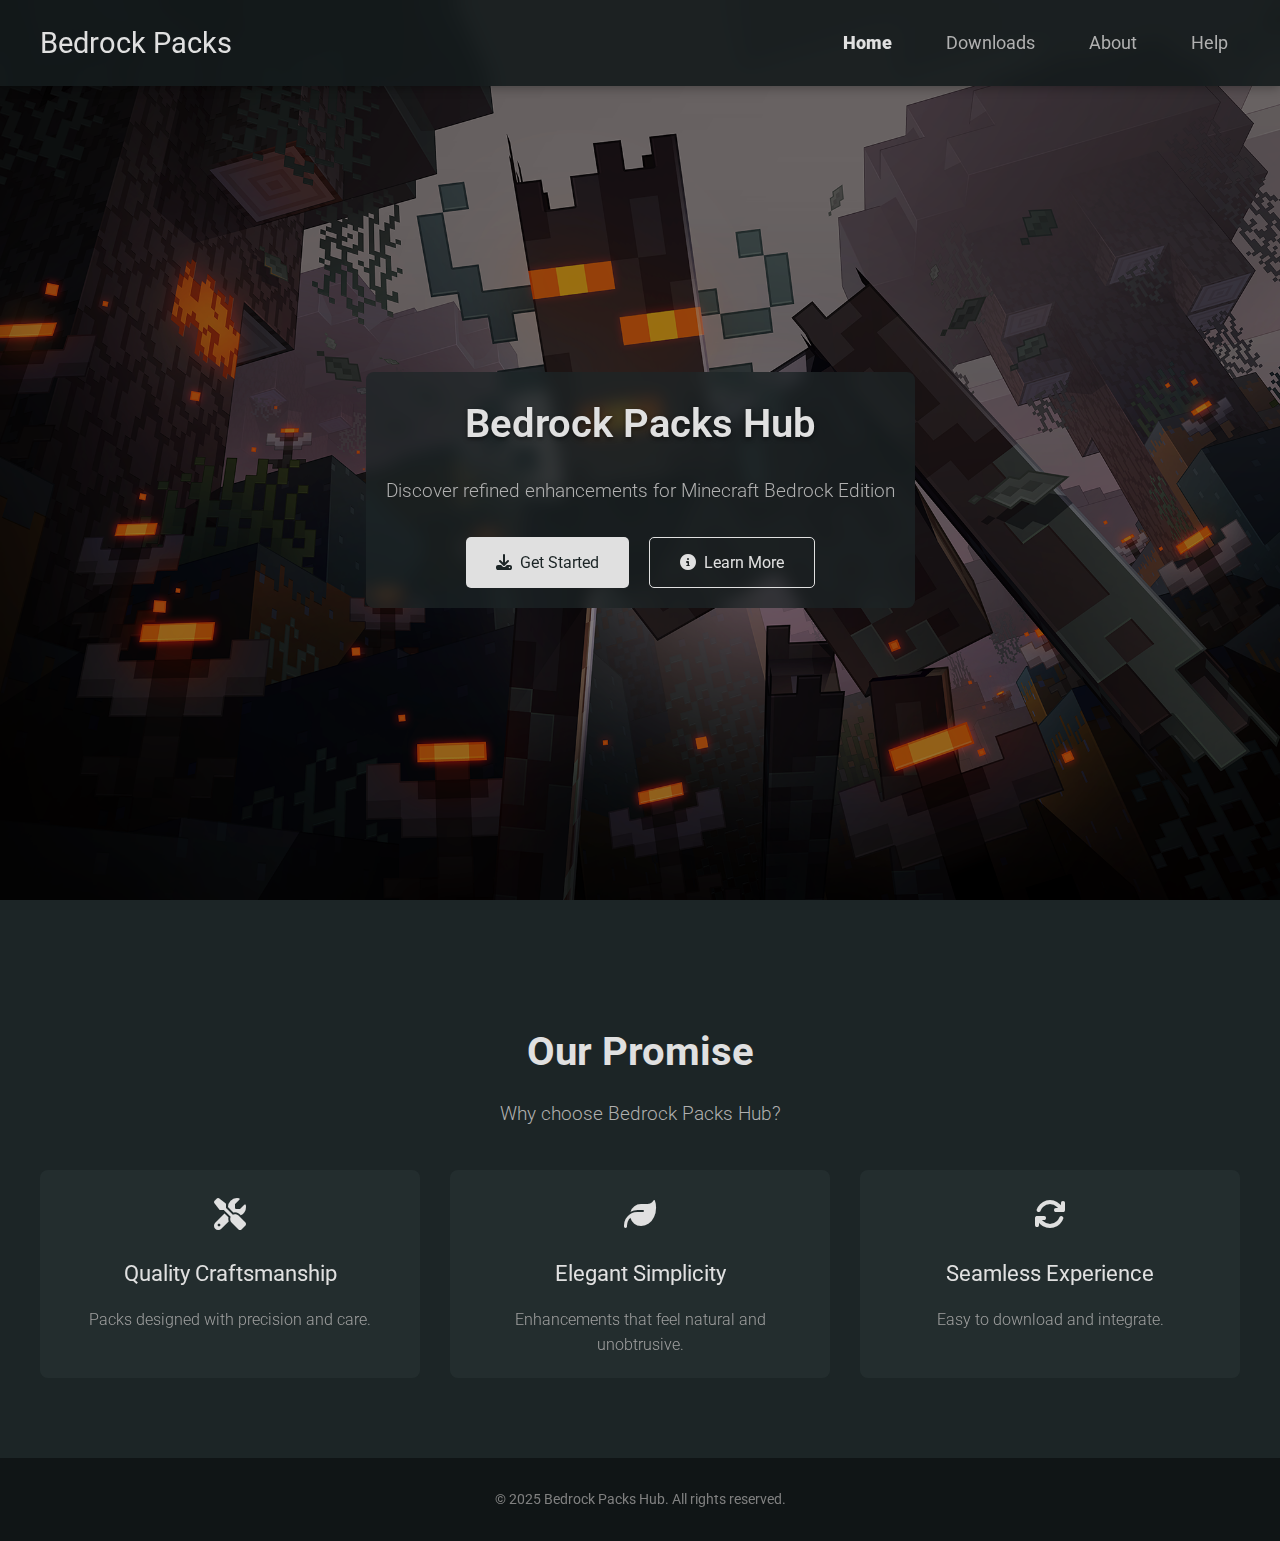
==== index.html @ e5e4cd52 "+" ====
<!DOCTYPE html>
<html lang="en">
  <head>
    <meta charset="UTF-8" />
    <meta name="viewport" content="width=device-width, initial-scale=1.0" />
    <title>Bedrock Packs Hub</title>
    <link rel="stylesheet" href="styles.css" />
    <link
      href="https://fonts.googleapis.com/css2?family=Roboto:wght@300;400;700&display=swap"
      rel="stylesheet"
    />
    <link
      rel="stylesheet"
      href="https://cdnjs.cloudflare.com/ajax/libs/font-awesome/6.5.1/css/all.min.css"
    />
  </head>
  <body>
    <nav class="navbar">
      <div class="logo">
        <h1>Bedrock Packs</h1>
      </div>
      <ul class="nav-links">
        <li><a href="index.html" class="active">Home</a></li>
        <li><a href="downloads.html">Downloads</a></li>
        <li><a href="about.html">About</a></li>
        <li><a href="help.html">Help</a></li>
      </ul>
    </nav>

    <section class="hero">
      <div class="hero-content">
        <h1>Bedrock Packs Hub</h1>
        <p>Discover refined enhancements for Minecraft Bedrock Edition</p>
        <div class="hero-buttons">
          <a href="downloads.html" class="btn"><i class="fas fa-download"></i> Get Started</a>
          <a href="about.html" class="btn secondary"
            ><i class="fas fa-info-circle"></i> Learn More</a
          >
        </div>
      </div>
    </section>

    <section class="features">
      <div class="features-header">
        <h2>Our Promise</h2>
        <p>Why choose Bedrock Packs Hub?</p>
      </div>
      <div class="feature-container">
        <div class="feature-card">
          <div class="feature-icon"><i class="fas fa-tools"></i></div>
          <h3>Quality Craftsmanship</h3>
          <p>Packs designed with precision and care.</p>
        </div>
        <div class="feature-card">
          <div class="feature-icon"><i class="fas fa-leaf"></i></div>
          <h3>Elegant Simplicity</h3>
          <p>Enhancements that feel natural and unobtrusive.</p>
        </div>
        <div class="feature-card">
          <div class="feature-icon"><i class="fas fa-sync"></i></div>
          <h3>Seamless Experience</h3>
          <p>Easy to download and integrate.</p>
        </div>
      </div>
    </section>

    <footer>
      <p>© 2025 Bedrock Packs Hub. All rights reserved.</p>
    </footer>

    <script src="script.js"></script>
  </body>
</html>
---- styles.css ----
/* ==========================================================================
   Base Styles
   ========================================================================== */
* {
  margin: 0;
  padding: 0;
  box-sizing: border-box;
}

body {
  font-family: "Roboto", sans-serif;
  background-color: #1c2526;
  color: #e0e0e0;
  line-height: 1.6;
  overflow-x: hidden;
}

/* ==========================================================================
   Navbar
   ========================================================================== */
.navbar {
  display: flex;
  justify-content: space-between;
  align-items: center;
  padding: clamp(15px, 2vw, 20px) clamp(20px, 4vw, 40px);
  background: rgba(20, 27, 28, 0.9);
  backdrop-filter: blur(10px);
  position: fixed;
  top: 0;
  width: 100%;
  z-index: 1000;
  box-shadow: 0 2px 10px rgba(0, 0, 0, 0.3);
}

.logo h1 {
  font-size: clamp(1.4em, 3vw, 1.8em);
  font-weight: 400;
  color: #e0e0e0;
}

.nav-links {
  list-style: none;
  display: flex;
  gap: 30px;
  transition: all 0.3s ease;
}

.nav-links li a {
  color: #b0b0b0;
  text-decoration: none;
  font-weight: 400;
  font-size: clamp(0.9em, 2vw, 1.1em);
  transition: all 0.3s ease;
  padding: 8px 12px;
  display: inline-block;
}

.nav-links li a:hover {
  color: #e0e0e0;
  background-color: rgba(36, 42, 43, 0.9);
  border-radius: 4px;
  backdrop-filter: blur(8px);
}

.nav-links li a.active {
  color: #e0e0e0;
  border-radius: 4px;
  font-weight: 900;
}

.hamburger {
  display: none;
  flex-direction: column;
  gap: 4px;
  cursor: pointer;
}

/* ==========================================================================
     Hero Section
     ========================================================================== */
.hero {
  min-height: 100vh;
  background: url("images/hero-bg.jpg") no-repeat center center/cover;
  display: flex;
  align-items: center;
  justify-content: center;
  position: relative;
  padding-top: clamp(60px, 10vh, 80px);
}

.hero::before {
  content: "";
  position: absolute;
  inset: 0;
  background: rgba(0, 0, 0, 0.4);
  z-index: 1;
}

.hero-content {
  position: relative;
  z-index: 2;
  text-align: center;
  padding: 20px;
  background: rgba(28, 37, 38, 0.7);
  backdrop-filter: blur(8px);
  border-radius: 8px;
  max-width: 80%;
}

.hero h1 {
  font-size: clamp(2.5em, 3vw, 4em);
  font-weight: 600;
  color: #e0e0e0;
  margin-bottom: 20px;
  text-shadow: 0 2px 4px rgba(0, 0, 0, 0.5);
}

.hero p {
  font-size: clamp(1.2em, 0.5vw, 1.5em);
  font-weight: 300;
  color: #b0b0b0;
  margin-bottom: 30px;
}

.hero-buttons {
  display: flex;
  flex-wrap: wrap;
  justify-content: center;
  gap: 20px;
}

/* ==========================================================================
     Button Styles
     ========================================================================== */
.btn {
  display: inline-flex;
  align-items: center;
  padding: 12px 30px;
  background-color: #e0e0e0;
  color: #1c2526;
  text-decoration: none;
  font-weight: 400;
  border-radius: 5px;
  transition: all 0.3s ease;
}

.btn:hover {
  background-color: #c4deff;
  transform: translateY(-2px);
}

.btn.secondary {
  background-color: transparent;
  border: 1px solid #e0e0e0;
  color: #e0e0e0;
}

.btn.secondary:hover {
  background-color: rgba(224, 224, 224, 0.1);
  outline: auto;
}

.btn i {
  margin-right: 8px;
}

/* ==========================================================================
     Features Section
     ========================================================================== */
.features {
  padding: calc(40px * 2) 20px;
  background-color: #1c2526;
  text-align: center;
  padding-top: calc(clamp(60px, 10vh, 80px) + 40px); /* ป้องกัน navbar ทับ */
}

.features-header {
  margin-bottom: 40px;
}

.features-header h2 {
  font-size: clamp(2em, 4vw, 2.5em);
  font-weight: 700;
  color: #e0e0e0;
  margin-bottom: 15px;
}

.features-header p {
  font-size: clamp(1em, 2vw, 1.2em);
  font-weight: 300;
  color: #b0b0b0;
}

.feature-container {
  display: grid;
  grid-template-columns: repeat(auto-fit, minmax(250px, 1fr));
  gap: 30px;
  max-width: 1200px;
  margin: 0 auto;
}

.feature-card {
  padding: 20px;
  background: rgba(37, 47, 48, 0.9);
  backdrop-filter: blur(10px);
  border-radius: 8px;
  transition: all 0.3s ease;
}

.feature-card:hover {
  transform: translateY(-10px);
  outline: auto;
}

.feature-icon {
  font-size: clamp(1.5em, 3vw, 2em);
  color: #e0e0e0;
  margin-bottom: 15px;
}

.feature-card h3 {
  font-size: clamp(1.2em, 2.5vw, 1.4em);
  font-weight: 400;
  color: #e0e0e0;
  margin-bottom: 15px;
}

.feature-card p {
  font-size: clamp(0.9em, 1.8vw, 1em);
  font-weight: 300;
  color: #a0a0a0;
}

/* ==========================================================================
     Downloads Section
     ========================================================================== */
.downloads {
  padding: calc(40px * 2) 20px;
  position: relative;
  min-height: 100vh;
  padding-top: calc(clamp(60px, 10vh, 80px) + 40px); /* ป้องกัน navbar ทับ */
}

.downloads::before {
  content: "";
  position: absolute;
  inset: 0;
  z-index: 1;
}

.downloads-header {
  text-align: center;
  margin-bottom: calc(40px * 1.5);
  position: relative;
  z-index: 2;
}

.downloads-header h1 {
  font-size: clamp(2.5em, 5vw, 3em);
  font-weight: 700;
  color: #e0e0e0;
  text-shadow: 0 2px 4px rgba(0, 0, 0, 0.5);
  margin-bottom: 15px;
}

.downloads-header p {
  font-size: clamp(1.1em, 2.5vw, 1.3em);
  font-weight: 300;
  color: #b0b0b0;
}

.pack-container {
  display: grid;
  grid-template-columns: repeat(auto-fit, minmax(300px, 1fr));
  gap: 20px;
  max-width: 1300px;
  margin: 0 auto;
  position: relative;
  z-index: 2;
  padding: 0 20px;
}

.pack-category {
  display: flex;
  flex-direction: column;
  gap: 20px;
}

.pack-category h3 {
  font-size: clamp(1.4em, 2.8vw, 1.6em);
  font-weight: 400;
  color: #b0b0b0;
  margin-bottom: 20px;
}

.pack-category h3 i {
  margin-right: 10px;
}

.pack-card {
  background: rgba(37, 47, 48, 0.9);
  backdrop-filter: blur(10px);
  padding: 30px;
  border-radius: 8px;
  transition: all 0.3s ease;
}

.pack-card:hover {
  background-color: rgba(52, 70, 72, 0.9);
  transform: translateY(-10px);
  outline: auto;
}

.pack-card h4 {
  font-size: clamp(1.1em, 2.2vw, 1.3em);
  font-weight: 400;
  color: #e0e0e0;
  margin-bottom: 10px;
}

.pack-card p {
  font-size: clamp(0.9em, 1.8vw, 1em);
  font-weight: 300;
  color: #a0a0a0;
  margin-bottom: 20px;
}

.pack-card .btn {
  font-size: clamp(0.8em, 1.6vw, 0.9em);
  padding: 10px 20px;
}

/* ==========================================================================
     About Section
     ========================================================================== */
.about {
  padding: calc(40px * 2.5) 20px;
  background: url("images/about-bg.jpg") no-repeat center center/cover;
  position: relative;
  min-height: 100vh;
  display: flex;
  flex-direction: column;
  align-items: center;
  justify-content: center;
  padding-top: calc(clamp(60px, 10vh, 80px) + 40px); /* ป้องกัน navbar ทับ */
}

.about::before {
  content: "";
  position: absolute;
  inset: 0;
  background: rgba(20, 27, 28, 0.8);
  z-index: 1;
}

.about-header {
  text-align: center;
  margin-bottom: 40px;
  position: relative;
  z-index: 2;
  padding: 0 15px;
}

.about-header h1 {
  font-size: clamp(2em, 5.5vw, 3.5em);
  font-weight: 700;
  color: #e0e0e0;
  text-shadow: 0 2px 4px rgba(0, 0, 0, 0.5);
  margin-bottom: 15px;
}

.about-header p {
  font-size: clamp(1em, 2.5vw, 1.4em);
  font-weight: 300;
  color: #b0b0b0;
  max-width: 800px;
  margin: 0 auto;
}

.about-container {
  display: grid;
  grid-template-columns: repeat(auto-fit, minmax(300px, 1fr));
  gap: 30px;
  max-width: 1200px;
  margin: 0 auto 40px;
  position: relative;
  z-index: 2;
  padding: 0 20px;
}

.about-content {
  background: rgba(37, 47, 48, 0.9);
  backdrop-filter: blur(10px);
  padding: 30px;
  border-radius: 8px;
  text-align: center;
  transition: all 0.3s ease;
}

.about-content:hover {
  transform: translateY(-5px);
  box-shadow: 0 2px 10px rgba(0, 0, 0, 0.3);
  outline: auto;
}

.about-icon {
  font-size: clamp(1.8em, 4vw, 2.5em);
  color: #e0e0e0;
  margin-bottom: 15px;
}

.about-content h2 {
  font-size: clamp(1.2em, 2.8vw, 1.6em);
  font-weight: 400;
  color: #e0e0e0;
  margin-bottom: 20px;
}

.about-content p {
  font-size: clamp(0.9em, 2vw, 1.1em);
  font-weight: 300;
  color: #a0a0a0;
}

/* ==========================================================================
     Help Section
     ========================================================================== */
.help {
  padding: calc(40px * 2.5) 20px;
  background: url("images/help-bg.jpg") no-repeat center center/cover;
  position: relative;
  min-height: 100vh;
  display: flex;
  flex-direction: column;
  align-items: center;
  padding-top: calc(clamp(60px, 10vh, 80px) + 40px); /* ป้องกัน navbar ทับ */
}

.help::before {
  content: "";
  position: absolute;
  inset: 0;
  background: rgba(28, 37, 38, 0.8);
  z-index: 1;
}

.help-header {
  text-align: center;
  margin-bottom: 40px;
  position: relative;
  z-index: 2;
  padding: 0 15px;
}

.help-header h1 {
  font-size: clamp(2em, 5vw, 3em);
  font-weight: 700;
  color: #e0e0e0;
  text-shadow: 0 2px 4px rgba(0, 0, 0, 0.5);
  margin-bottom: 15px;
}

.help-header p {
  font-size: clamp(1em, 2.5vw, 1.3em);
  font-weight: 300;
  color: #b0b0b0;
  max-width: 800px;
  margin: 0 auto;
}

.help-container {
  display: grid;
  grid-template-columns: repeat(auto-fit, minmax(300px, 1fr));
  gap: 30px;
  max-width: 1200px;
  margin: 0 auto;
  position: relative;
  z-index: 2;
  padding: 0 20px;
}

.help-section {
  background: rgba(37, 47, 48, 0.9);
  backdrop-filter: blur(10px);
  padding: 30px;
  border-radius: 8px;
  text-align: left;
  transition: all 0.3s ease;
}

.help-section:hover {
  transform: translateY(-5px);
  box-shadow: 0 2px 10px rgba(0, 0, 0, 0.3);
  outline: auto;
}

.help-icon {
  font-size: clamp(1.5em, 3vw, 2em);
  color: #e0e0e0;
  margin-bottom: 20px;
  text-align: center;
}

.help-section h3 {
  font-size: clamp(1.2em, 2.5vw, 1.5em);
  font-weight: 400;
  color: #e0e0e0;
  margin-bottom: 20px;
}

.help-section p {
  font-size: clamp(0.9em, 1.8vw, 1em);
  font-weight: 300;
  color: #a0a0a0;
  margin-bottom: 15px;
}

.help-section ol {
  padding-left: 20px;
  font-size: clamp(0.9em, 1.8vw, 1em);
  font-weight: 300;
  color: #a0a0a0;
}

.help-section ol li {
  margin-bottom: 15px;
}

.help-section a {
  color: #e0e0e0;
  text-decoration: none;
  transition: all 0.3s ease;
}

.help-section a:hover {
  color: #d0d0d0;
  outline: auto;
}

.help-section code {
  background: #2a3536;
  padding: 2px 6px;
  border-radius: 4px;
  color: #e0e0e0;
}

/* ==========================================================================
     Footer
     ========================================================================== */
footer {
  padding: 30px;
  background: rgba(15, 20, 21, 0.9);
  backdrop-filter: blur(10px);
  text-align: center;
  color: #808080;
  font-size: clamp(0.8em, 1.5vw, 0.9em);
}

/* ==========================================================================
     Responsive Design
     ========================================================================== */
@media (max-width: 1024px) {
  .navbar {
    padding: 20px 30px;
  }

  .nav-links {
    gap: 20px;
  }

  .feature-container,
  .pack-container,
  .about-container,
  .help-container {
    grid-template-columns: repeat(auto-fit, minmax(250px, 1fr));
    gap: 30px;
  }

  .about-header h1,
  .help-header h1 {
    font-size: clamp(1.8em, 4.5vw, 3em);
  }

  .about-header p,
  .help-header p {
    font-size: clamp(0.9em, 2vw, 1.2em);
  }
}

@media (max-width: 768px) {
  .hamburger {
    display: flex;
  }

  .nav-links {
    display: none;
    flex-direction: column;
    position: absolute;
    top: 100%;
    left: 0;
    width: 100%;
    background: rgba(20, 27, 28, 0.9);
    backdrop-filter: blur(10px);
    padding: 20px 0;
    opacity: 0;
    transform: translateY(-20px);
  }

  .nav-links.active {
    display: flex;
    opacity: 1;
    transform: translateY(0);
  }

  .nav-links li {
    margin: 15px 0;
    text-align: center;
  }

  .hero-content {
    padding: 15px;
    max-width: 90%;
  }

  .hero-buttons {
    flex-direction: column;
    gap: 15px;
  }

  .features,
  .downloads,
  .about,
  .help {
    padding: 40px 15px;
    padding-top: calc(clamp(60px, 10vh, 80px) + 20px);
  }

  .about-container,
  .help-container {
    grid-template-columns: repeat(auto-fit, minmax(280px, 1fr));
    gap: 20px;
  }

  .about-content,
  .help-section {
    padding: 20px;
  }

  .about-icon,
  .help-icon {
    font-size: clamp(1.5em, 3.5vw, 2em);
  }

  .about-content h2,
  .help-section h3 {
    font-size: clamp(1.1em, 2.2vw, 1.4em);
  }
}

@media (max-width: 480px) {
  .logo h1 {
    font-size: 1.4em;
  }

  .feature-container,
  .pack-container,
  .about-container,
  .help-container {
    grid-template-columns: 1fr;
    gap: 20px;
  }

  .pack-card,
  .feature-card,
  .about-content,
  .help-section {
    padding: 15px;
  }

  .downloads-header,
  .features-header,
  .about-header,
  .help-header {
    margin-bottom: 30px;
    padding: 0 15px;
  }

  .about-header h1,
  .help-header h1 {
    font-size: clamp(1.6em, 4vw, 2.5em);
  }

  .about-header p,
  .help-header p {
    font-size: clamp(0.8em, 1.8vw, 1.1em);
  }

  .about-icon,
  .help-icon {
    font-size: clamp(1.2em, 2.8vw, 1.8em);
  }

  .about-content h2,
  .help-section h3 {
    font-size: clamp(1em, 2vw, 1.3em);
  }

  .about-content p,
  .help-section p,
  .help-section ol {
    font-size: clamp(0.8em, 1.6vw, 1em);
  }
}
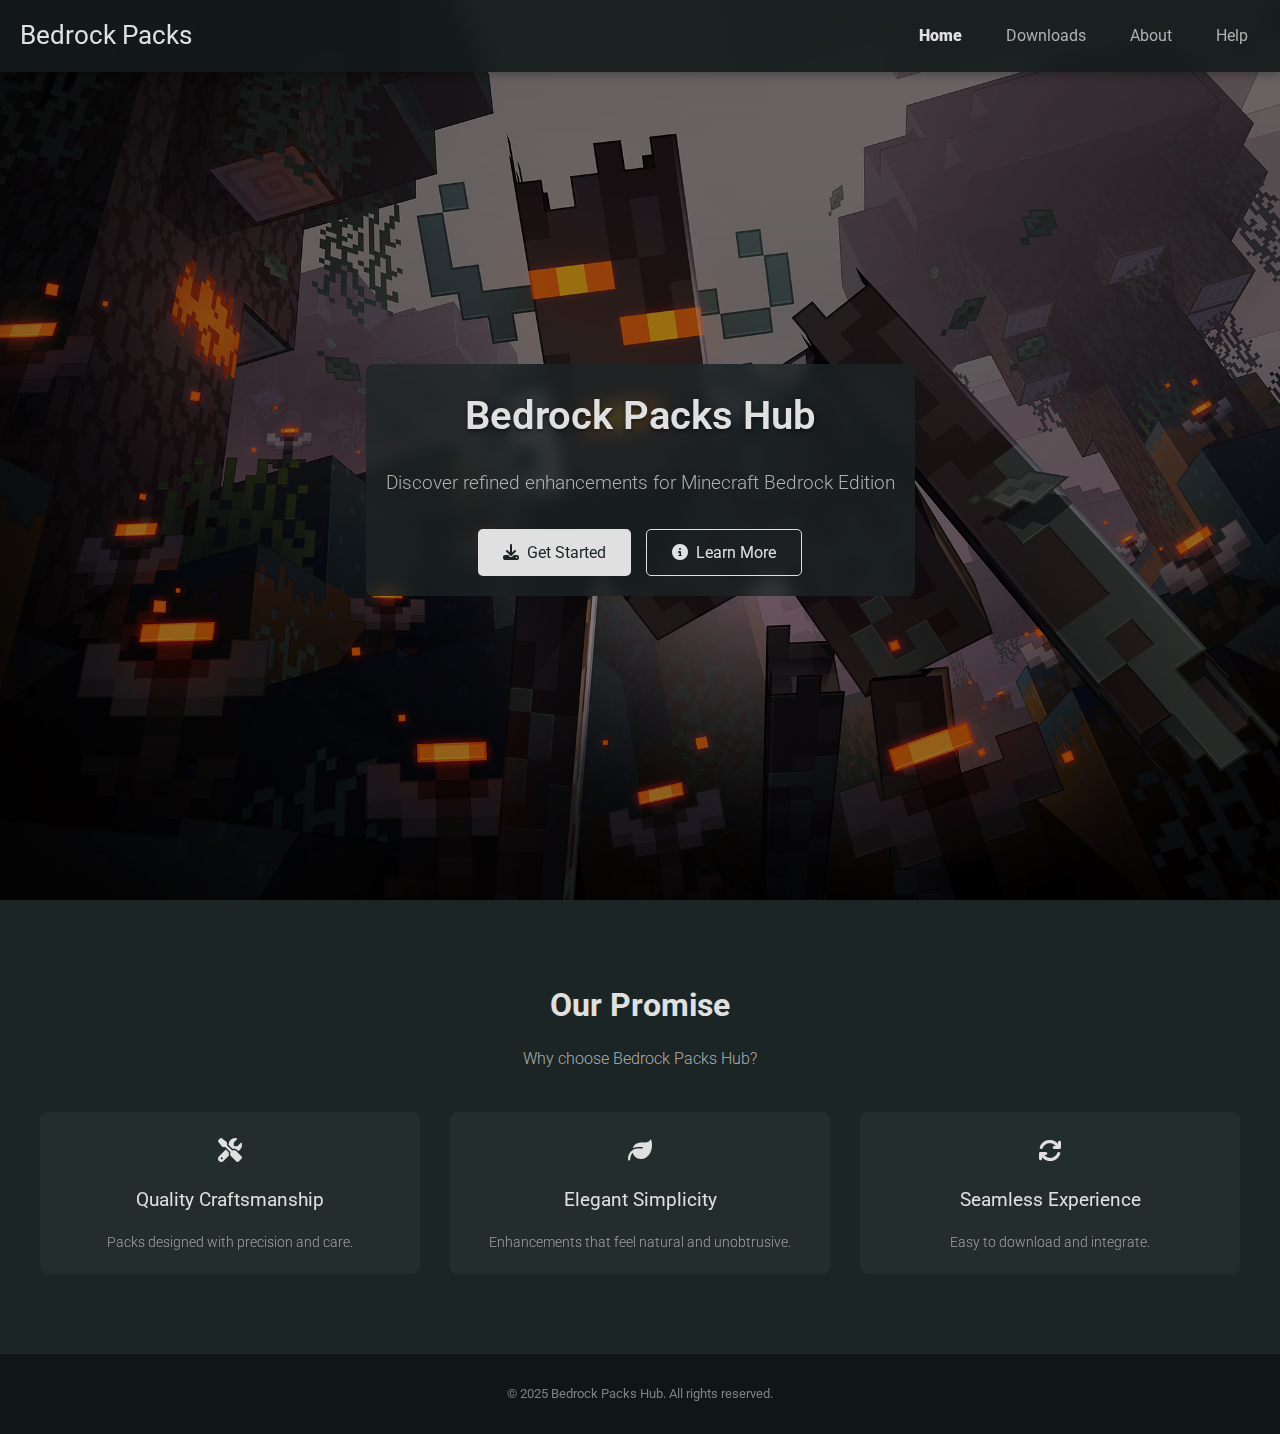
==== commit 35a05b1b: "+" ====
--- a/index.html
+++ b/index.html
@@ -25,6 +25,11 @@
         <li><a href="about.html">About</a></li>
         <li><a href="help.html">Help</a></li>
       </ul>
+      <div class="hamburger">
+        <span></span>
+        <span></span>
+        <span></span>
+      </div>
     </nav>
 
     <section class="hero">
--- a/styles.css
+++ b/styles.css
@@ -16,13 +16,13 @@
 }
 
 /* ==========================================================================
-   Navbar
-   ========================================================================== */
+     Navbar
+     ========================================================================== */
 .navbar {
   display: flex;
   justify-content: space-between;
   align-items: center;
-  padding: clamp(15px, 2vw, 20px) clamp(20px, 4vw, 40px);
+  padding: 15px 20px;
   background: rgba(20, 27, 28, 0.9);
   backdrop-filter: blur(10px);
   position: fixed;
@@ -33,7 +33,7 @@
 }
 
 .logo h1 {
-  font-size: clamp(1.4em, 3vw, 1.8em);
+  font-size: 1.6em;
   font-weight: 400;
   color: #e0e0e0;
 }
@@ -41,7 +41,7 @@
 .nav-links {
   list-style: none;
   display: flex;
-  gap: 30px;
+  gap: 20px;
   transition: all 0.3s ease;
 }
 
@@ -49,22 +49,20 @@
   color: #b0b0b0;
   text-decoration: none;
   font-weight: 400;
-  font-size: clamp(0.9em, 2vw, 1.1em);
-  transition: all 0.3s ease;
+  font-size: 1em;
   padding: 8px 12px;
   display: inline-block;
+  transition: all 0.3s ease;
 }
 
 .nav-links li a:hover {
   color: #e0e0e0;
   background-color: rgba(36, 42, 43, 0.9);
   border-radius: 4px;
-  backdrop-filter: blur(8px);
 }
 
 .nav-links li a.active {
   color: #e0e0e0;
-  border-radius: 4px;
   font-weight: 900;
 }
 
@@ -75,17 +73,36 @@
   cursor: pointer;
 }
 
+.hamburger span {
+  width: 25px;
+  height: 3px;
+  background: #e0e0e0;
+  transition: all 0.3s ease;
+}
+
+.hamburger.toggle span:nth-child(1) {
+  transform: rotate(45deg) translate(5px, 5px);
+}
+
+.hamburger.toggle span:nth-child(2) {
+  opacity: 0;
+}
+
+.hamburger.toggle span:nth-child(3) {
+  transform: rotate(-45deg) translate(7px, -7px);
+}
+
 /* ==========================================================================
      Hero Section
      ========================================================================== */
 .hero {
-  min-height: 100vh;
+  height: 100vh;
   background: url("images/hero-bg.jpg") no-repeat center center/cover;
   display: flex;
   align-items: center;
   justify-content: center;
   position: relative;
-  padding-top: clamp(60px, 10vh, 80px);
+  padding-top: 60px;
 }
 
 .hero::before {
@@ -104,11 +121,11 @@
   background: rgba(28, 37, 38, 0.7);
   backdrop-filter: blur(8px);
   border-radius: 8px;
-  max-width: 80%;
+  max-width: 90%;
 }
 
 .hero h1 {
-  font-size: clamp(2.5em, 3vw, 4em);
+  font-size: 2.5em;
   font-weight: 600;
   color: #e0e0e0;
   margin-bottom: 20px;
@@ -116,7 +133,7 @@
 }
 
 .hero p {
-  font-size: clamp(1.2em, 0.5vw, 1.5em);
+  font-size: 1.2em;
   font-weight: 300;
   color: #b0b0b0;
   margin-bottom: 30px;
@@ -126,7 +143,7 @@
   display: flex;
   flex-wrap: wrap;
   justify-content: center;
-  gap: 20px;
+  gap: 15px;
 }
 
 /* ==========================================================================
@@ -135,7 +152,7 @@
 .btn {
   display: inline-flex;
   align-items: center;
-  padding: 12px 30px;
+  padding: 10px 25px;
   background-color: #e0e0e0;
   color: #1c2526;
   text-decoration: none;
@@ -157,7 +174,6 @@
 
 .btn.secondary:hover {
   background-color: rgba(224, 224, 224, 0.1);
-  outline: auto;
 }
 
 .btn i {
@@ -168,10 +184,9 @@
      Features Section
      ========================================================================== */
 .features {
-  padding: calc(40px * 2) 20px;
+  padding: 80px 20px;
   background-color: #1c2526;
   text-align: center;
-  padding-top: calc(clamp(60px, 10vh, 80px) + 40px); /* ป้องกัน navbar ทับ */
 }
 
 .features-header {
@@ -179,14 +194,14 @@
 }
 
 .features-header h2 {
-  font-size: clamp(2em, 4vw, 2.5em);
+  font-size: 2em;
   font-weight: 700;
   color: #e0e0e0;
   margin-bottom: 15px;
 }
 
 .features-header p {
-  font-size: clamp(1em, 2vw, 1.2em);
+  font-size: 1em;
   font-weight: 300;
   color: #b0b0b0;
 }
@@ -209,24 +224,24 @@
 
 .feature-card:hover {
   transform: translateY(-10px);
-  outline: auto;
+  outline: 1px solid #e0e0e0;
 }
 
 .feature-icon {
-  font-size: clamp(1.5em, 3vw, 2em);
+  font-size: 1.5em;
   color: #e0e0e0;
   margin-bottom: 15px;
 }
 
 .feature-card h3 {
-  font-size: clamp(1.2em, 2.5vw, 1.4em);
+  font-size: 1.2em;
   font-weight: 400;
   color: #e0e0e0;
   margin-bottom: 15px;
 }
 
 .feature-card p {
-  font-size: clamp(0.9em, 1.8vw, 1em);
+  font-size: 0.9em;
   font-weight: 300;
   color: #a0a0a0;
 }
@@ -235,28 +250,18 @@
      Downloads Section
      ========================================================================== */
 .downloads {
-  padding: calc(40px * 2) 20px;
-  position: relative;
-  min-height: 100vh;
-  padding-top: calc(clamp(60px, 10vh, 80px) + 40px); /* ป้องกัน navbar ทับ */
-}
-
-.downloads::before {
-  content: "";
-  position: absolute;
-  inset: 0;
-  z-index: 1;
+  padding: 80px 20px;
+  position: relative;
+  background-color: #1c2526;
 }
 
 .downloads-header {
   text-align: center;
-  margin-bottom: calc(40px * 1.5);
-  position: relative;
-  z-index: 2;
+  margin-bottom: 60px;
 }
 
 .downloads-header h1 {
-  font-size: clamp(2.5em, 5vw, 3em);
+  font-size: 2.5em;
   font-weight: 700;
   color: #e0e0e0;
   text-shadow: 0 2px 4px rgba(0, 0, 0, 0.5);
@@ -264,19 +269,17 @@
 }
 
 .downloads-header p {
-  font-size: clamp(1.1em, 2.5vw, 1.3em);
+  font-size: 1.1em;
   font-weight: 300;
   color: #b0b0b0;
 }
 
 .pack-container {
   display: grid;
-  grid-template-columns: repeat(auto-fit, minmax(300px, 1fr));
+  grid-template-columns: repeat(auto-fit, minmax(280px, 1fr));
   gap: 20px;
   max-width: 1300px;
   margin: 0 auto;
-  position: relative;
-  z-index: 2;
   padding: 0 20px;
 }
 
@@ -287,7 +290,7 @@
 }
 
 .pack-category h3 {
-  font-size: clamp(1.4em, 2.8vw, 1.6em);
+  font-size: 1.4em;
   font-weight: 400;
   color: #b0b0b0;
   margin-bottom: 20px;
@@ -300,7 +303,7 @@
 .pack-card {
   background: rgba(37, 47, 48, 0.9);
   backdrop-filter: blur(10px);
-  padding: 30px;
+  padding: 25px;
   border-radius: 8px;
   transition: all 0.3s ease;
 }
@@ -308,41 +311,39 @@
 .pack-card:hover {
   background-color: rgba(52, 70, 72, 0.9);
   transform: translateY(-10px);
-  outline: auto;
+  outline: 1px solid #e0e0e0;
 }
 
 .pack-card h4 {
-  font-size: clamp(1.1em, 2.2vw, 1.3em);
+  font-size: 1.1em;
   font-weight: 400;
   color: #e0e0e0;
   margin-bottom: 10px;
 }
 
 .pack-card p {
-  font-size: clamp(0.9em, 1.8vw, 1em);
+  font-size: 0.9em;
   font-weight: 300;
   color: #a0a0a0;
   margin-bottom: 20px;
 }
 
 .pack-card .btn {
-  font-size: clamp(0.8em, 1.6vw, 0.9em);
-  padding: 10px 20px;
+  font-size: 0.8em;
+  padding: 8px 18px;
 }
 
 /* ==========================================================================
      About Section
      ========================================================================== */
 .about {
-  padding: calc(40px * 2.5) 20px;
+  padding: 100px 20px;
   background: url("images/about-bg.jpg") no-repeat center center/cover;
   position: relative;
-  min-height: 100vh;
   display: flex;
   flex-direction: column;
   align-items: center;
   justify-content: center;
-  padding-top: calc(clamp(60px, 10vh, 80px) + 40px); /* ป้องกัน navbar ทับ */
 }
 
 .about::before {
@@ -362,7 +363,7 @@
 }
 
 .about-header h1 {
-  font-size: clamp(2em, 5.5vw, 3.5em);
+  font-size: 2.5em;
   font-weight: 700;
   color: #e0e0e0;
   text-shadow: 0 2px 4px rgba(0, 0, 0, 0.5);
@@ -370,7 +371,7 @@
 }
 
 .about-header p {
-  font-size: clamp(1em, 2.5vw, 1.4em);
+  font-size: 1em;
   font-weight: 300;
   color: #b0b0b0;
   max-width: 800px;
@@ -379,7 +380,7 @@
 
 .about-container {
   display: grid;
-  grid-template-columns: repeat(auto-fit, minmax(300px, 1fr));
+  grid-template-columns: repeat(auto-fit, minmax(280px, 1fr));
   gap: 30px;
   max-width: 1200px;
   margin: 0 auto 40px;
@@ -391,7 +392,7 @@
 .about-content {
   background: rgba(37, 47, 48, 0.9);
   backdrop-filter: blur(10px);
-  padding: 30px;
+  padding: 25px;
   border-radius: 8px;
   text-align: center;
   transition: all 0.3s ease;
@@ -400,24 +401,24 @@
 .about-content:hover {
   transform: translateY(-5px);
   box-shadow: 0 2px 10px rgba(0, 0, 0, 0.3);
-  outline: auto;
+  outline: 1px solid #e0e0e0;
 }
 
 .about-icon {
-  font-size: clamp(1.8em, 4vw, 2.5em);
+  font-size: 1.8em;
   color: #e0e0e0;
   margin-bottom: 15px;
 }
 
 .about-content h2 {
-  font-size: clamp(1.2em, 2.8vw, 1.6em);
+  font-size: 1.2em;
   font-weight: 400;
   color: #e0e0e0;
   margin-bottom: 20px;
 }
 
 .about-content p {
-  font-size: clamp(0.9em, 2vw, 1.1em);
+  font-size: 0.9em;
   font-weight: 300;
   color: #a0a0a0;
 }
@@ -426,14 +427,12 @@
      Help Section
      ========================================================================== */
 .help {
-  padding: calc(40px * 2.5) 20px;
+  padding: 100px 20px;
   background: url("images/help-bg.jpg") no-repeat center center/cover;
   position: relative;
-  min-height: 100vh;
   display: flex;
   flex-direction: column;
   align-items: center;
-  padding-top: calc(clamp(60px, 10vh, 80px) + 40px); /* ป้องกัน navbar ทับ */
 }
 
 .help::before {
@@ -453,7 +452,7 @@
 }
 
 .help-header h1 {
-  font-size: clamp(2em, 5vw, 3em);
+  font-size: 2.5em;
   font-weight: 700;
   color: #e0e0e0;
   text-shadow: 0 2px 4px rgba(0, 0, 0, 0.5);
@@ -461,7 +460,7 @@
 }
 
 .help-header p {
-  font-size: clamp(1em, 2.5vw, 1.3em);
+  font-size: 1em;
   font-weight: 300;
   color: #b0b0b0;
   max-width: 800px;
@@ -470,7 +469,7 @@
 
 .help-container {
   display: grid;
-  grid-template-columns: repeat(auto-fit, minmax(300px, 1fr));
+  grid-template-columns: repeat(auto-fit, minmax(280px, 1fr));
   gap: 30px;
   max-width: 1200px;
   margin: 0 auto;
@@ -482,7 +481,7 @@
 .help-section {
   background: rgba(37, 47, 48, 0.9);
   backdrop-filter: blur(10px);
-  padding: 30px;
+  padding: 25px;
   border-radius: 8px;
   text-align: left;
   transition: all 0.3s ease;
@@ -491,25 +490,25 @@
 .help-section:hover {
   transform: translateY(-5px);
   box-shadow: 0 2px 10px rgba(0, 0, 0, 0.3);
-  outline: auto;
+  outline: 1px solid #e0e0e0;
 }
 
 .help-icon {
-  font-size: clamp(1.5em, 3vw, 2em);
+  font-size: 1.5em;
   color: #e0e0e0;
   margin-bottom: 20px;
   text-align: center;
 }
 
 .help-section h3 {
-  font-size: clamp(1.2em, 2.5vw, 1.5em);
+  font-size: 1.2em;
   font-weight: 400;
   color: #e0e0e0;
   margin-bottom: 20px;
 }
 
 .help-section p {
-  font-size: clamp(0.9em, 1.8vw, 1em);
+  font-size: 0.9em;
   font-weight: 300;
   color: #a0a0a0;
   margin-bottom: 15px;
@@ -517,7 +516,7 @@
 
 .help-section ol {
   padding-left: 20px;
-  font-size: clamp(0.9em, 1.8vw, 1em);
+  font-size: 0.9em;
   font-weight: 300;
   color: #a0a0a0;
 }
@@ -534,7 +533,6 @@
 
 .help-section a:hover {
   color: #d0d0d0;
-  outline: auto;
 }
 
 .help-section code {
@@ -553,7 +551,7 @@
   backdrop-filter: blur(10px);
   text-align: center;
   color: #808080;
-  font-size: clamp(0.8em, 1.5vw, 0.9em);
+  font-size: 0.8em;
 }
 
 /* ==========================================================================
@@ -561,29 +559,27 @@
      ========================================================================== */
 @media (max-width: 1024px) {
   .navbar {
-    padding: 20px 30px;
+    padding: 15px 25px;
   }
 
   .nav-links {
-    gap: 20px;
+    gap: 15px;
   }
 
   .feature-container,
   .pack-container,
   .about-container,
   .help-container {
-    grid-template-columns: repeat(auto-fit, minmax(250px, 1fr));
-    gap: 30px;
-  }
-
-  .about-header h1,
-  .help-header h1 {
-    font-size: clamp(1.8em, 4.5vw, 3em);
-  }
-
-  .about-header p,
-  .help-header p {
-    font-size: clamp(0.9em, 2vw, 1.2em);
+    grid-template-columns: repeat(auto-fit, minmax(220px, 1fr));
+    gap: 25px;
+  }
+
+  .hero h1 {
+    font-size: 2.2em;
+  }
+
+  .hero p {
+    font-size: 1.1em;
   }
 }
 
@@ -600,10 +596,10 @@
     left: 0;
     width: 100%;
     background: rgba(20, 27, 28, 0.9);
-    backdrop-filter: blur(10px);
     padding: 20px 0;
     opacity: 0;
     transform: translateY(-20px);
+    transition: all 0.3s ease;
   }
 
   .nav-links.active {
@@ -613,31 +609,41 @@
   }
 
   .nav-links li {
-    margin: 15px 0;
-    text-align: center;
+    margin: 10px 0;
+  }
+
+  .hero {
+    padding-top: 50px;
   }
 
   .hero-content {
+    max-width: 95%;
     padding: 15px;
-    max-width: 90%;
+  }
+
+  .hero h1 {
+    font-size: 2em;
+  }
+
+  .hero p {
+    font-size: 1em;
   }
 
   .hero-buttons {
     flex-direction: column;
-    gap: 15px;
+    gap: 10px;
   }
 
   .features,
   .downloads,
   .about,
   .help {
-    padding: 40px 15px;
-    padding-top: calc(clamp(60px, 10vh, 80px) + 20px);
+    padding: 60px 15px;
   }
 
   .about-container,
   .help-container {
-    grid-template-columns: repeat(auto-fit, minmax(280px, 1fr));
+    grid-template-columns: repeat(auto-fit, minmax(260px, 1fr));
     gap: 20px;
   }
 
@@ -645,19 +651,13 @@
   .help-section {
     padding: 20px;
   }
-
-  .about-icon,
-  .help-icon {
-    font-size: clamp(1.5em, 3.5vw, 2em);
-  }
-
-  .about-content h2,
-  .help-section h3 {
-    font-size: clamp(1.1em, 2.2vw, 1.4em);
-  }
 }
 
 @media (max-width: 480px) {
+  .navbar {
+    padding: 10px 15px;
+  }
+
   .logo h1 {
     font-size: 1.4em;
   }
@@ -667,7 +667,7 @@
   .about-container,
   .help-container {
     grid-template-columns: 1fr;
-    gap: 20px;
+    gap: 15px;
   }
 
   .pack-card,
@@ -677,37 +677,57 @@
     padding: 15px;
   }
 
-  .downloads-header,
-  .features-header,
-  .about-header,
-  .help-header {
-    margin-bottom: 30px;
-    padding: 0 15px;
-  }
-
+  .hero h1 {
+    font-size: 1.8em;
+  }
+
+  .hero p {
+    font-size: 0.9em;
+  }
+
+  .btn {
+    padding: 8px 20px;
+    font-size: 0.9em;
+  }
+
+  .features-header h2,
+  .downloads-header h1,
   .about-header h1,
   .help-header h1 {
-    font-size: clamp(1.6em, 4vw, 2.5em);
-  }
-
+    font-size: 1.6em;
+  }
+
+  .features-header p,
+  .downloads-header p,
   .about-header p,
   .help-header p {
-    font-size: clamp(0.8em, 1.8vw, 1.1em);
-  }
-
+    font-size: 0.9em;
+  }
+
+  .feature-icon,
   .about-icon,
   .help-icon {
-    font-size: clamp(1.2em, 2.8vw, 1.8em);
-  }
-
+    font-size: 1.2em;
+  }
+
+  .feature-card h3,
   .about-content h2,
   .help-section h3 {
-    font-size: clamp(1em, 2vw, 1.3em);
-  }
-
+    font-size: 1em;
+  }
+
+  .feature-card p,
   .about-content p,
   .help-section p,
   .help-section ol {
-    font-size: clamp(0.8em, 1.6vw, 1em);
-  }
-}
+    font-size: 0.8em;
+  }
+
+  .pack-card h4 {
+    font-size: 1em;
+  }
+
+  .pack-card p {
+    font-size: 0.8em;
+  }
+}
